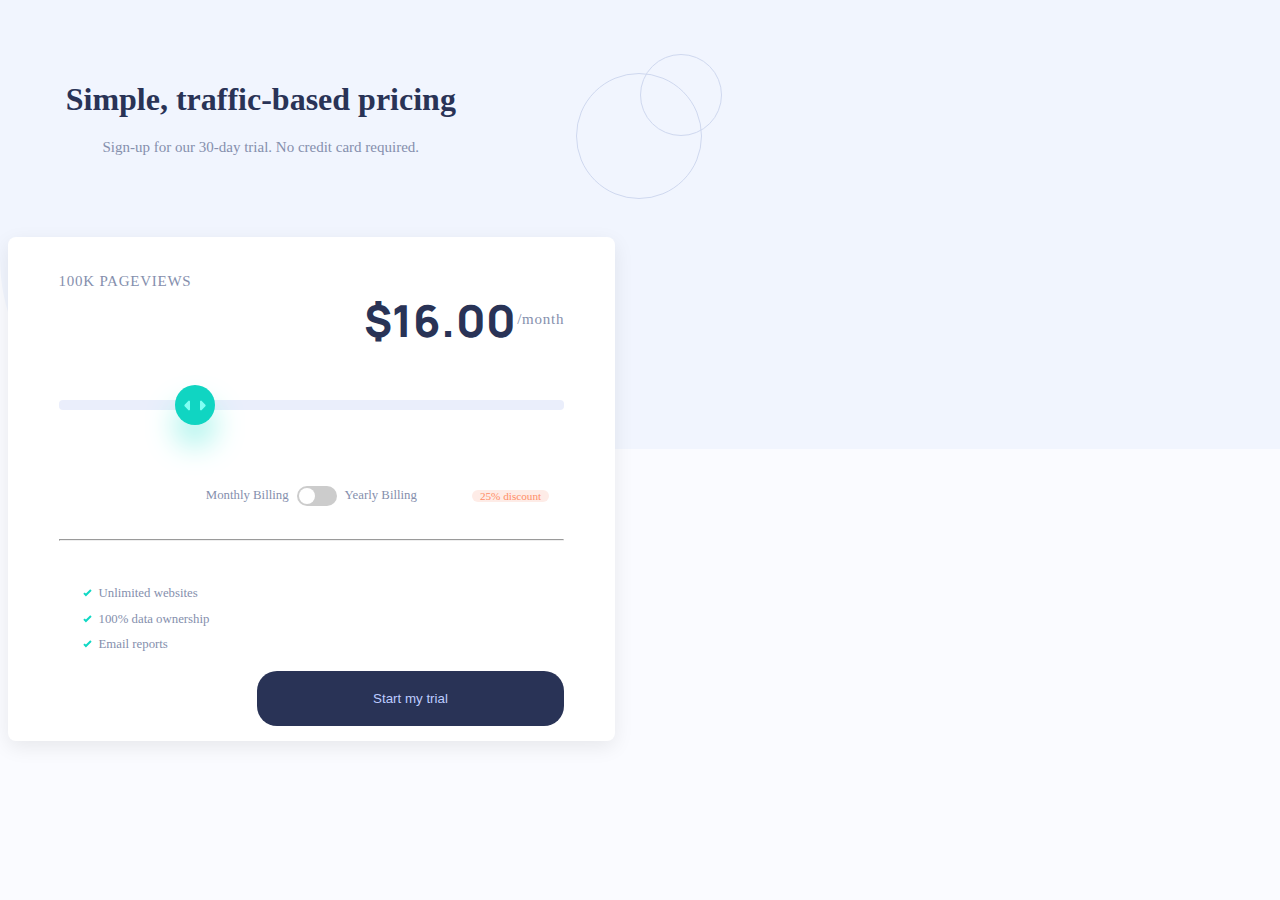
==== index.html @ 3a1f1fa3 "initial commit" ====
<!DOCTYPE html>
<html lang="en">
<head>
  <meta charset="UTF-8">
  <meta name="viewport" content="width=device-width, initial-scale=1.0"> <!-- displays site properly based on user's device -->

  <link rel="icon" type="image/png" sizes="32x32" href="./images/favicon-32x32.png">
  <!-- Google fonts -->
  <link rel="preconnect" href="https://fonts.gstatic.com">
  <link href="https://fonts.googleapis.com/css2?family=Manrope:wght@600;800&display=swap" rel="stylesheet">
  <!-- Stylesheets -->
  <link href="https://cdn.jsdelivr.net/npm/bootstrap@5.0.1/dist/css/bootstrap.min.css" rel="stylesheet" integrity="sha384-+0n0xVW2eSR5OomGNYDnhzAbDsOXxcvSN1TPprVMTNDbiYZCxYbOOl7+AMvyTG2x" crossorigin="anonymous">
  <link rel="stylesheet" href="styles.css">
  <!-- Bootstrap script -->
  <script src="https://cdn.jsdelivr.net/npm/bootstrap@5.0.1/dist/js/bootstrap.bundle.min.js" integrity="sha384-gtEjrD/SeCtmISkJkNUaaKMoLD0//ElJ19smozuHV6z3Iehds+3Ulb9Bn9Plx0x4" crossorigin="anonymous"></script>
  <title>Frontend Mentor | Interactive pricing component</title>
  <!-- jQuery CDN -->
  <script src="https://ajax.googleapis.com/ajax/libs/jquery/3.6.0/jquery.min.js"></script>

</head>
<body>
  <!-- <img class = "flaoting-img" src="images/bg-pattern.svg"> -->
  <img class = "floating-img" src="images/pattern-circles.svg">
  <div class="container">
    <!-- Page title content -->
    <div class="title-div">
      <h1>Simple, traffic-based pricing</h1>
      <p>Sign-up for our 30-day trial. No credit card required.</p>
    </div>
    <!-- Boxed content -->
    <div class="middle-box">
      <!-- Row 1 content -->
      <div class="row row-1">
        <div class="col-md-6 col-xs-12 pageviews">
          <span id= "noOfViews">100K</span>
          Pageviews
        </div>
        <div class="col-md-6 col-xs-12 dollar-pm">
          <span class="dollar" id= "costOfViews">$16.00 </span>
          <span>/month</span>
        </div>
      </div>
      <!-- SLIDER -->
      <div class="slidecontainer">
        <input type="range" min="1" max="5" value="2" class="slider" id="myRange">

      </div>
      <!-- Row 2 content -->
      <div class="toggle-div row-2">
        <span>Monthly Billing</span>
        <!-- Toggle switch -->
        <label class="switch">
          <input type="checkbox" id="discount-toggle">
          <span class="toggle round"></span>
        </label>
        <span>Yearly Billing</span>
        <span class= "discount25">25% discount</span>
      </div>
      <hr>
      <!-- Row 3 content -->
      <div class="row row-3">
        <div class="col-md-6 col-xs-12">
          <ul>
            <li>Unlimited websites</li>
            <li>100% data ownership</li>
            <li>Email reports</li>
          </ul>
        </div>
        <div class="col-md-6 col-xs-12 trial-button">
          <button class="" type="button" name="button">Start my trial</button>
        </div>
      </div>
    </div>
  </div>
  <script src="index.js" charset="utf-8"></script>
</body>
</html>
---- styles.css ----
body{
  background-image: url("images/bg-pattern.svg");
  background-repeat: no-repeat;
  /* font-family: "manrope", sans-serif;
  font-weight: 600; */
  font-size: 15px;
  color: hsl(225, 20%, 60%);
  background-color: hsl(230, 100%, 99%);
}

p{

}
hr{
  margin-bottom: 8%;
}
h1{
  font-size: 2.0rem;
  font-weight: bold;
  color:hsl(227, 35%, 25%);
}

li{
  list-style : url("images/icon-check.svg");
}
button{
  background-color: hsl(227, 35%, 25%);
  color: hsl(226, 100%, 87%);
  border: none;
  border-radius: 20px;
  padding: 4% 23%;
}

.floating-img{
  position: absolute;
  left: 45%;
  top: 6%;
  z-index: -1;
}

.container{
  width: 40%;
}

.title-div{
  margin: 16% 0;
  text-align: center;
}

.middle-box{
  background-color: hsl(0, 0%, 100%);
  width:100%;
  height:auto;
  padding: 7% 10% 3%;
  box-shadow:  0 6px 20px 0 rgba(0, 0, 0, 0.08);
  border-radius: 8px;
}

.toggle-div{
  padding: 5% 0;
  text-align: center;
}

/* Styling the text on each row in the main box-------------------- */

.row-1{
  font-weight: 500;
  align-items: center;
  letter-spacing: 0.75px;

}
.pageviews{
  text-transform: uppercase;
}
.dollar{
  font-family: "manrope", sans-serif;
  font-weight: 800;
  font-size: 2.75rem;
  color: hsl(227, 35%, 25%);
}
.dollar-pm{
  display: flex;
  align-items: center;
  justify-content: flex-end;
}
.row-2{
  position: relative;
  display: flex;
  align-items: center;
  justify-content: center;
  font-size: 0.8rem;
}
.discount25{
  position: absolute;
  right: 15px;
  background-color: hsl(14, 92%, 95%);
  color: hsl(15, 100%, 70%);
  border-radius: 12px;
  padding: 0 8px;
  font-size: 0.7rem;
}
.row-3{
  font-size: 0.8rem;
  line-height: 2;
  align-items: center;
}
.trial-button{
  display: flex;
  justify-content: flex-end;
}

/* font-family: 'Manrope', sans-serif;
font-weight: 600,800 */

/* CSS for the Slider ---------------------------------------------- */
@media screen and (-webkit-min-device-pixel-ratio:0) {
    input[type='range'] {
      -webkit-appearance: none;
/*       overflow-x: hidden; */
/*       overflow-y: hidden; */
      width: 100%;
      height: 10px;
      background-color: hsl(224, 65%, 95%);
      border-radius: 4px;
      margin: 10% 0;
    }

    input[type='range']::-webkit-slider-thumb {
      -webkit-appearance: none;
      width: 40px;
      height: 40px;
      border-radius: 50%;
      cursor: pointer;
      background: hsl(174, 86%, 45%);
      background-image: url("images/icon-slider.svg");
      background-repeat: no-repeat;
      background-position: center;
      box-shadow: 0 20px 30px 0 hsl(174, 77%, 80%);
/*       box-shadow: -100px 0 0 80px hsl(174, 77%, 80%); */
    }

}


/* CSS for the toggle switch ----------------------------------------*/
/* The switch - the box around the switch */
.switch {
  position: relative;
  display: inline-block;
  width: 40px;
  height: 20px;
  margin: 0 8px;
}

/* Hide default HTML checkbox */
.switch input {
  opacity: 0;
  width: 0;
  height: 0;
}

/* The slider */
.toggle {
  position: absolute;
  cursor: pointer;
  top: 0;
  left: 0;
  right: 0;
  bottom: 0;
  background-color: #ccc;
  -webkit-transition: .4s;
  transition: .4s;
}

.toggle:before {
  position: absolute;
  content: "";
  height: 16px;
  width: 16px;
  left: 2px;
  bottom: 2px;
  background-color: white;
  -webkit-transition: .4s;
  transition: .4s;
}

input:checked + .toggle {
  background-color: #2196F3;
}

input:focus + .toggle {
  box-shadow: 0 0 1px #2196F3;
}

input:checked + .toggle:before {
  -webkit-transform: translateX(20px);
  -ms-transform: translateX(20px);
  transform: translateX(20px);
}

/* Rounded sliders */
.toggle.round {
  border-radius: 20px;
}

.toggle.round:before {
  border-radius: 50%;
}
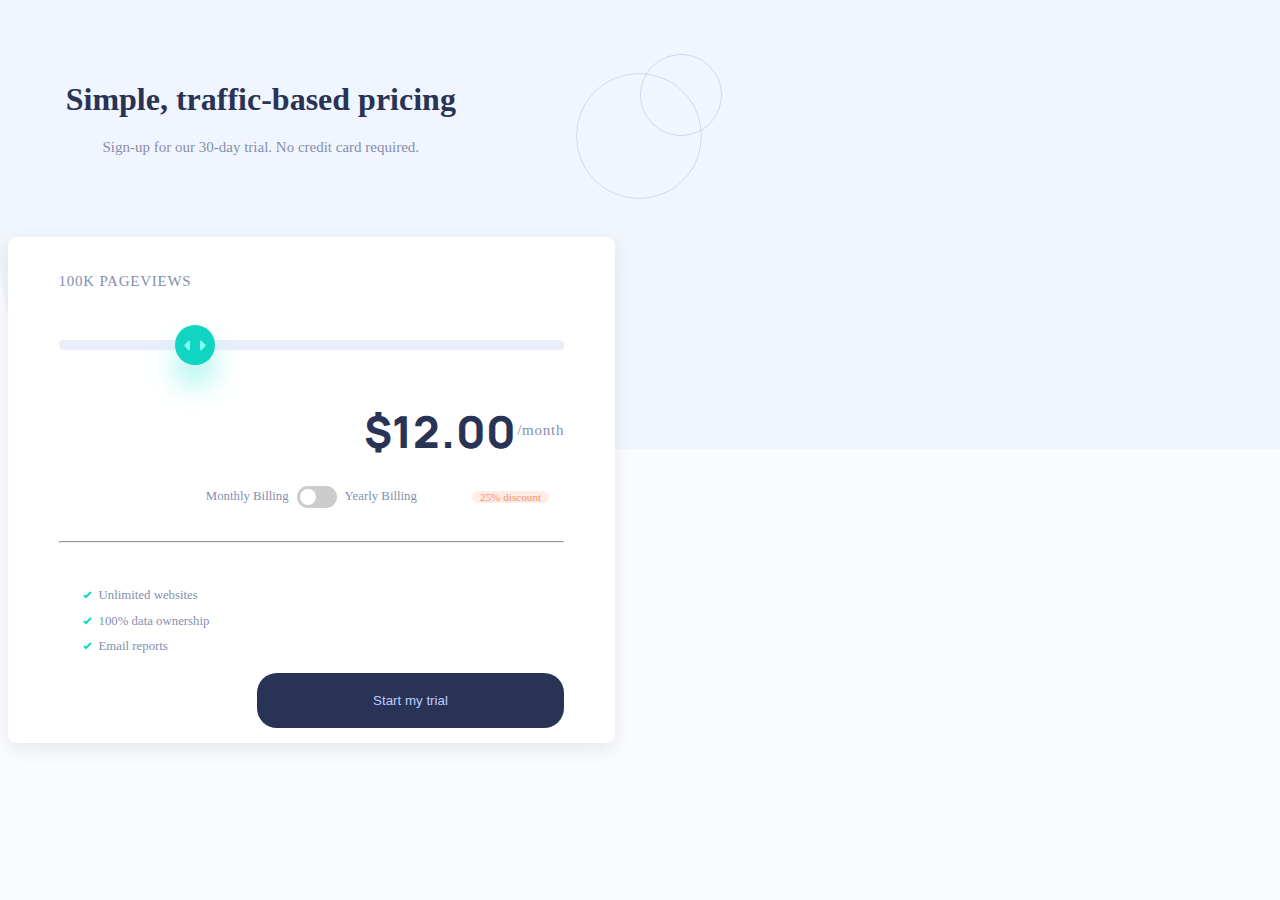
==== commit 302a84c1: "responsive design and active states" ====
--- a/index.html
+++ b/index.html
@@ -31,30 +31,31 @@
     <div class="middle-box">
       <!-- Row 1 content -->
       <div class="row row-1">
-        <div class="col-md-6 col-xs-12 pageviews">
+        <div class="col-md-6 col-xs-12 pageviews order-md-1">
           <span id= "noOfViews">100K</span>
           Pageviews
         </div>
-        <div class="col-md-6 col-xs-12 dollar-pm">
-          <span class="dollar" id= "costOfViews">$16.00 </span>
+        <!-- SLIDER -->
+        <div class="slidecontainer col-xs-12 order-md-3">
+          <input type="range" min="1" max="5" value="2" class="slider" id="myRange">
+        </div>
+        <div class="col-md-6 col-xs-12 dollar-pm order-md-2">
+          <span class="dollar" id= "costOfViews">$12.00 </span>
           <span>/month</span>
         </div>
       </div>
-      <!-- SLIDER -->
-      <div class="slidecontainer">
-        <input type="range" min="1" max="5" value="2" class="slider" id="myRange">
 
-      </div>
       <!-- Row 2 content -->
       <div class="toggle-div row-2">
-        <span>Monthly Billing</span>
+        <span class = "span-2">Monthly Billing</span>
         <!-- Toggle switch -->
         <label class="switch">
           <input type="checkbox" id="discount-toggle">
           <span class="toggle round"></span>
         </label>
-        <span>Yearly Billing</span>
+        <span class = "span-2">Yearly Billing</span>
         <span class= "discount25">25% discount</span>
+        <span class= "discount25m">-25%</span>
       </div>
       <hr>
       <!-- Row 3 content -->
@@ -62,9 +63,12 @@
         <div class="col-md-6 col-xs-12">
           <ul>
             <li>Unlimited websites</li>
+
             <li>100% data ownership</li>
+
             <li>Email reports</li>
           </ul>
+
         </div>
         <div class="col-md-6 col-xs-12 trial-button">
           <button class="" type="button" name="button">Start my trial</button>
--- a/styles.css
+++ b/styles.css
@@ -30,7 +30,9 @@
   border-radius: 20px;
   padding: 4% 23%;
 }
-
+button:hover{
+  color: hsl(224, 65%, 95%);
+}
 .floating-img{
   position: absolute;
   left: 45%;
@@ -104,10 +106,13 @@
   line-height: 2;
   align-items: center;
 }
+
+
 .trial-button{
   display: flex;
   justify-content: flex-end;
 }
+
 
 /* font-family: 'Manrope', sans-serif;
 font-weight: 600,800 */
@@ -138,6 +143,12 @@
       box-shadow: 0 20px 30px 0 hsl(174, 77%, 80%);
 /*       box-shadow: -100px 0 0 80px hsl(174, 77%, 80%); */
     }
+    input[type='range']::-webkit-slider-thumb:hover {
+      background-color: hsl(172, 74%, 70%);
+    }
+    input[type='range']::-webkit-slider-thumb:active {
+      background-color: hsl(175, 65%, 41%);
+    }
 
 }
 
@@ -148,7 +159,7 @@
   position: relative;
   display: inline-block;
   width: 40px;
-  height: 20px;
+  height: 22px;
   margin: 0 8px;
 }
 
@@ -171,14 +182,17 @@
   -webkit-transition: .4s;
   transition: .4s;
 }
+.toggle:hover{
+  background-color: hsl(172, 74%, 70%);
+}
 
 .toggle:before {
   position: absolute;
   content: "";
   height: 16px;
   width: 16px;
-  left: 2px;
-  bottom: 2px;
+  left: 3px;
+  bottom: 3px;
   background-color: white;
   -webkit-transition: .4s;
   transition: .4s;
@@ -206,3 +220,84 @@
 .toggle.round:before {
   border-radius: 50%;
 }
+
+/* Responsive Design */
+.discount25m{
+  display: none;
+}
+@media only screen and (max-width : 600px){
+  .container{
+    width: 90%;
+  }
+  h1{
+    font-size: 1.25rem;
+  }
+  p{
+    font-size: 0.8rem;
+    width: 60%;
+    margin: 0 auto;
+  }
+  .pageviews{
+    font-size: 0.8rem;
+    text-align: center;
+    margin: 5% 0;
+  }
+  .slidecontainer{
+    margin: 5% 0;
+  }
+  .toggle-div{
+    margin: 5% 0;
+  }
+  .middle-box{
+    position: relative;
+  }
+  hr{
+    position: absolute;
+    top: 57%;
+    width: 100%;
+    left: 0;
+  }
+  ul{
+    margin-top: 20%;
+  }
+  .dollar{
+    font-size: 2rem;
+    margin-right: 5px;
+  }
+  .dollar-pm{
+    justify-content: center;
+  }
+  span{
+    font-size: 0.9rem;
+  }
+  input[type='range']{
+    height: 7px;
+  }
+
+  .span-2{
+    font-size: 0.7rem;
+  }
+  .trial-button{
+    margin-top: 20px;
+    justify-content: center;
+  }
+
+}
+@media only screen and (max-width : 1100px){
+  .container{
+    width: 65%;
+  }
+  .discount25{
+    display: none;
+  }
+  .discount25m{
+    position: absolute;
+    right: -18px;
+    background-color: hsl(14, 92%, 95%);
+    color: hsl(15, 100%, 70%);
+    border-radius: 12px;
+    padding: 2px 4px;
+    font-size: 0.6rem;
+    display: inline;
+  }
+}
